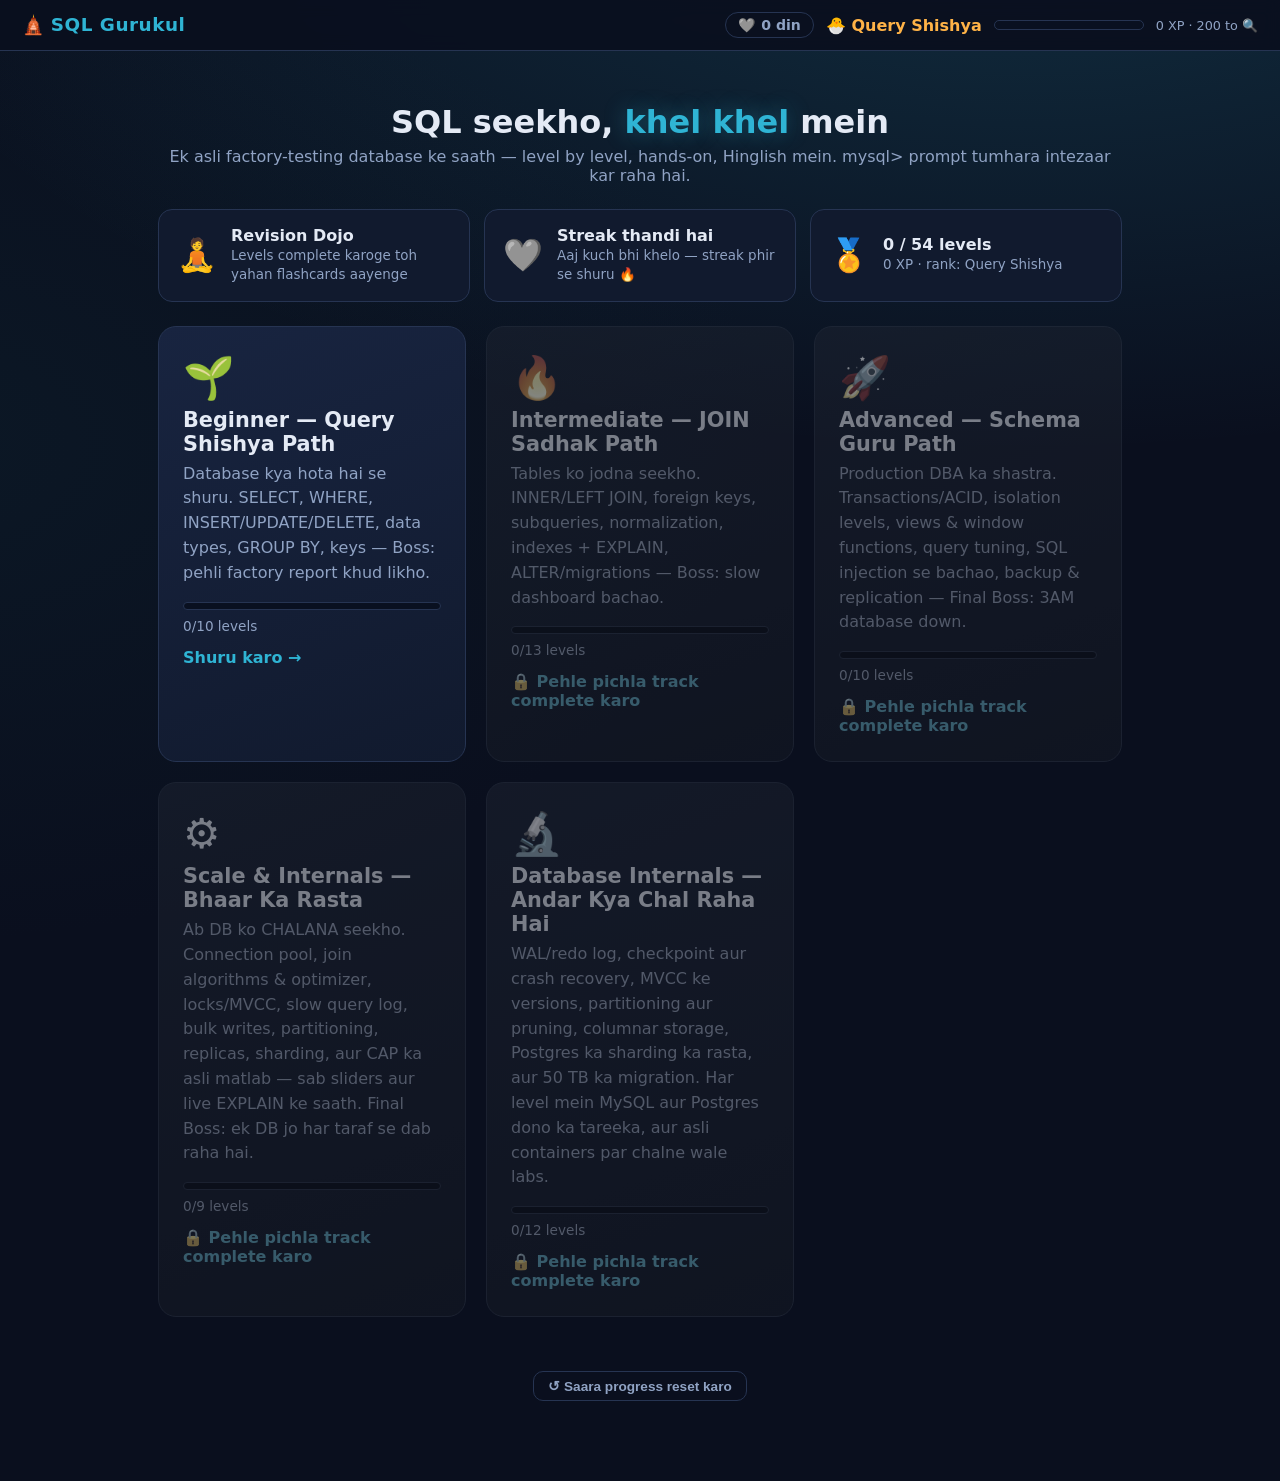
==== index.html @ 957a944e "Upload: sql-gurukul" ====
<!DOCTYPE html>
<html lang="en">
<head>
  <meta charset="utf-8">
  <meta name="viewport" content="width=device-width, initial-scale=1">
  <title>SQL Gurukul — SQL seekho, khel khel mein</title>
  <link rel="icon" href="data:image/svg+xml,<svg xmlns='http://www.w3.org/2000/svg' viewBox='0 0 100 100'><text y='80' font-size='80'>🛕</text></svg>">
  <link rel="stylesheet" href="style.css">
</head>
<body>
  <header id="topbar"></header>
  <main id="app"></main>
  <!-- Engine (load order CRITICAL — games.js MUST come before sqlcli.js & app.js) -->
  <script src="core.js"></script>
  <script src="data-core.js"></script>
  <script src="visuals.js"></script>
  <script src="games.js"></script>
  <script src="labs.js"></script>
  <script src="sqlcli.js"></script>
  <script src="dockerlab.js"></script>
  <!-- Content (har track apni file mein — nayi cheez seekhi? bas data file mein level add karo) -->
  <script src="data-beginner.js"></script>
  <script src="data-intermediate.js"></script>
  <script src="data-advanced.js"></script>
  <script src="data-scale.js"></script>
  <script src="data-int-wal.js"></script>
  <script src="data-int-mvcc.js"></script>
  <script src="data-int-partitioning.js"></script>
  <script src="data-int-columnar.js"></script>
  <script src="data-int-sharding.js"></script>
  <script src="data-int-migration.js"></script>
  <script src="data-int-ops.js"></script>
  <script src="data-int-trees.js"></script>
  <script src="data-int-advisory.js"></script>
  <!-- Screens (last — boot happens here) -->
  <script src="app.js"></script>
</body>
</html>
---- style.css ----
/* ============ SQL Gurukul — theme (MySQL teal #2fb4d4 + amber) ============ */
:root {
  --bg: #0a0f1e;
  --panel: #111a2e;
  --panel2: #182440;
  --border: #263452;
  --text: #e4eaf5;
  --muted: #90a3c4;
  --accent: #2fb4d4;       /* MySQL teal */
  --accent2: #00758f;
  --sql-navy: #0e2a35;     /* deep sea navy */
  --good: #34d399;
  --bad: #f87171;
  --gold: #ffb347;
  --radius: 14px;
}

* { box-sizing: border-box; }
html, body { margin: 0; padding: 0; }
body {
  background:
    radial-gradient(1200px 600px at 80% -10%, #2fb4d433, transparent),
    radial-gradient(900px 500px at -10% 30%, #0e2a3555, transparent),
    var(--bg);
  color: var(--text);
  font-family: 'Segoe UI', system-ui, -apple-system, sans-serif;
  min-height: 100vh;
}

code, pre { font-family: 'Cascadia Code', 'Fira Code', Consolas, monospace; }
code { background: #0d1526; padding: 1px 6px; border-radius: 6px; color: var(--accent); font-size: .92em; }
pre {
  background: #091020;
  border: 1px solid var(--border);
  border-radius: 10px;
  padding: 12px 14px;
  overflow-x: auto;
  font-size: .85rem;
  line-height: 1.5;
  color: #a8e6cf;
}

/* ---------- topbar ---------- */
#topbar {
  position: sticky; top: 0; z-index: 10;
  display: flex; align-items: center; justify-content: space-between;
  gap: 16px; flex-wrap: wrap;
  padding: 12px 22px;
  background: #0a0f1eee;
  backdrop-filter: blur(8px);
  border-bottom: 1px solid var(--border);
}
.brand { font-size: 1.15rem; cursor: pointer; user-select: none; }
.brand b { letter-spacing: .5px; color: var(--accent); }
.rankbox { display: flex; align-items: center; gap: 12px; flex-wrap: wrap; }
.rank { font-weight: 600; color: var(--gold); white-space: nowrap; }
.xpbar {
  width: 150px; height: 10px; border-radius: 6px;
  background: #091020; border: 1px solid var(--border); overflow: hidden;
}
.xpfill {
  height: 100%; border-radius: 6px;
  background: linear-gradient(90deg, var(--accent), var(--good));
  transition: width .5s ease;
}
.xptext { font-size: .8rem; color: var(--muted); white-space: nowrap; }
.streakbox {
  font-weight: 700; color: var(--gold); white-space: nowrap;
  background: #ffb34712; border: 1px solid #ffb34744;
  border-radius: 20px; padding: 4px 12px; font-size: .88rem;
}
.streakbox.cold { color: var(--muted); background: transparent; border-color: var(--border); }

.xp-float {
  position: absolute; right: 30px; top: 46px;
  color: var(--good); font-weight: 700; font-size: 1rem;
  animation: floatUp 1.2s ease forwards; pointer-events: none;
}
@keyframes floatUp { from { opacity: 1; transform: translateY(0); } to { opacity: 0; transform: translateY(-28px); } }

/* ---------- layout ---------- */
#app { max-width: 1000px; margin: 0 auto; padding: 24px 18px 80px; }

.hero { text-align: center; margin: 28px 0 8px; }
.hero h1 { font-size: 2rem; margin: 0 0 6px; }
.hero p { color: var(--muted); margin: 0; }
.glow { color: var(--accent); text-shadow: 0 0 22px #2fb4d466; }

/* ---------- home: dojo + streak strip ---------- */
.homestrip {
  display: grid; gap: 14px; margin-top: 24px;
  grid-template-columns: repeat(auto-fit, minmax(230px, 1fr));
}
.stripcard {
  background: var(--panel);
  border: 1px solid var(--border);
  border-radius: var(--radius);
  padding: 16px 18px;
  display: flex; align-items: center; gap: 14px;
}
.stripcard.clickable { cursor: pointer; transition: transform .15s, border-color .15s; }
.stripcard.clickable:hover { transform: translateY(-3px); border-color: var(--accent); }
.stripcard.due { border-color: #ffb34766; box-shadow: 0 0 20px #ffb34714; }
.strip-icon { font-size: 2rem; }
.strip-title { font-weight: 700; }
.strip-sub { color: var(--muted); font-size: .84rem; margin-top: 2px; line-height: 1.4; }

/* ---------- track selector ---------- */
.trackmap {
  display: grid; gap: 20px; margin-top: 24px;
  grid-template-columns: repeat(auto-fit, minmax(300px, 1fr));
}
.trackcard {
  background: linear-gradient(160deg, var(--panel2), var(--panel));
  border: 1px solid var(--border);
  border-radius: 18px;
  padding: 26px 24px;
  cursor: pointer;
  transition: transform .15s, border-color .15s, box-shadow .15s;
}
.trackcard:hover { transform: translateY(-4px); border-color: var(--accent); box-shadow: 0 12px 32px #2fb4d422; }
.trackcard.done { border-color: #34d39966; }
.trackcard.locked { opacity: .5; filter: grayscale(.5); cursor: not-allowed; }
.tk-icon { font-size: 2.6rem; }
.tk-name { font-size: 1.3rem; font-weight: 700; margin: 6px 0; }
.tk-blurb { color: var(--muted); line-height: 1.55; min-height: 66px; }
.tk-bar {
  height: 8px; border-radius: 6px; background: #091020;
  border: 1px solid var(--border); overflow: hidden; margin: 16px 0 8px;
}
.tk-fill { height: 100%; background: linear-gradient(90deg, var(--accent), var(--good)); transition: width .5s; }
.tk-prog { font-size: .85rem; color: var(--muted); }
.tk-go { margin-top: 14px; color: var(--accent); font-weight: 700; }

/* ---------- track header ---------- */
.track-head { display: flex; align-items: center; gap: 16px; margin-top: 22px; flex-wrap: wrap; }
.track-title { margin: 0; }

/* ---------- level map ---------- */
.levelmap {
  display: grid; gap: 16px; margin-top: 28px;
  grid-template-columns: repeat(auto-fill, minmax(280px, 1fr));
}
.levelcard {
  background: var(--panel);
  border: 1px solid var(--border);
  border-radius: var(--radius);
  padding: 18px;
  cursor: pointer;
  transition: transform .15s, border-color .15s, box-shadow .15s;
  position: relative;
}
.levelcard:hover:not(.locked) { transform: translateY(-3px); border-color: var(--accent); box-shadow: 0 8px 24px #2fb4d422; }
.levelcard.locked { opacity: .45; cursor: not-allowed; filter: grayscale(.6); }
.levelcard.done { border-color: #34d39966; }
.lv-num { font-size: .72rem; letter-spacing: 2px; color: var(--muted); }
.lv-icon { font-size: 2rem; margin: 6px 0; }
.lv-title { font-weight: 600; margin-bottom: 8px; line-height: 1.35; }
.lv-stars { color: var(--gold); font-size: .95rem; }
.lv-badge {
  margin-top: 8px; font-size: .78rem; color: var(--good);
  background: #34d39915; border: 1px solid #34d39940;
  display: inline-block; padding: 2px 10px; border-radius: 20px;
}

.certbtn-wrap { text-align: center; margin-top: 26px; }
.home-foot { text-align: center; margin-top: 40px; }

/* ---------- panels ---------- */
.panel {
  background: var(--panel);
  border: 1px solid var(--border);
  border-radius: var(--radius);
  padding: 26px;
  margin-top: 20px;
}
.crumb { font-size: .78rem; letter-spacing: 1.5px; text-transform: uppercase; color: var(--muted); margin-bottom: 8px; }
.level-h, .stage-h { margin: 0 0 14px; }
.instructions { color: var(--muted); line-height: 1.5; }

.lesson-card {
  background: var(--panel2);
  border: 1px solid var(--border);
  border-radius: 12px;
  padding: 16px 20px;
  margin: 14px 0;
  line-height: 1.6;
}
.lesson-card h3 { margin-top: 4px; color: var(--accent); }
.lesson-card table { border-collapse: collapse; width: 100%; margin: 10px 0; font-size: .9rem; }
.lesson-card th, .lesson-card td { border: 1px solid var(--border); padding: 7px 10px; text-align: left; }
.lesson-card th { background: #0d1526; color: var(--accent); }
.replay-note { color: var(--gold); }
.bonus-note {
  color: var(--gold);
  background: #ffb34710; border: 1px solid #ffb34740;
  border-radius: 10px; padding: 8px 14px; display: inline-block;
}

/* real-incident callout inside lessons */
.war-story {
  background: #f8717108;
  border: 1px solid #f8717138;
  border-left: 4px solid var(--bad);
  border-radius: 10px;
  padding: 12px 16px;
  margin: 12px 0;
  line-height: 1.55;
  font-size: .93rem;
}
.war-story b:first-child, .war-story .ws-tag { color: var(--bad); }

/* ---------- objectives / success criteria ---------- */
.obj-box {
  background: #2fb4d40d;
  border: 1px solid #2fb4d44d;
  border-radius: 12px;
  padding: 14px 18px;
  margin: 14px 0;
}
.obj-box h4 { margin: 0 0 8px; color: var(--accent); letter-spacing: 1px; font-size: .82rem; text-transform: uppercase; }
.obj-box ul { margin: 0; padding-left: 22px; line-height: 1.7; }
.success-list { list-style: none; padding: 0; margin: 14px auto; max-width: 560px; text-align: left; }
.success-list li {
  padding: 8px 12px; margin: 6px 0; border-radius: 10px;
  background: #34d3990d; border: 1px solid #34d39938; line-height: 1.5;
}
.success-list li::before { content: '✅ '; }

/* ---------- bonus round ---------- */
.bonus-panel { border-color: #ffb34766; box-shadow: 0 0 0 1px #ffb34722, 0 8px 30px #ffb34710; }
.bonus-banner {
  display: inline-block;
  background: linear-gradient(135deg, #d97706, #ffb347);
  color: #1a1206; font-weight: 800; letter-spacing: 1.5px;
  padding: 6px 16px; border-radius: 20px; font-size: .82rem;
  margin-bottom: 10px;
  box-shadow: 0 4px 14px #ffb34733;
  animation: shimmer 2.4s ease-in-out infinite;
}
@keyframes shimmer { 0%,100% { filter: brightness(1); } 50% { filter: brightness(1.18); } }

/* ---------- interview round ---------- */
.iv-panel { border-color: #2fb4d455; box-shadow: 0 0 0 1px #2fb4d422, 0 8px 30px #2fb4d412; }
.iv-banner {
  display: inline-block;
  background: linear-gradient(135deg, #00758f, #2fb4d4);
  color: #1a1206; font-weight: 800; letter-spacing: 1.5px;
  padding: 6px 16px; border-radius: 20px; font-size: .82rem;
  margin-bottom: 10px;
  box-shadow: 0 4px 14px #2fb4d444;
}
.iv-bubble {
  display: flex; gap: 12px; align-items: flex-start; margin: 14px 0;
}
.iv-avatar { font-size: 2.2rem; flex: 0 0 auto; }
.iv-q {
  background: var(--panel2);
  border: 1px solid #2fb4d444;
  border-radius: 4px 16px 16px 16px;
  padding: 12px 16px;
  line-height: 1.55;
  font-size: 1.02rem;
}
.iv-q b, .iv-q code { color: var(--accent); }

/* ---------- buttons ---------- */
.btn {
  background: linear-gradient(135deg, #00758f, #2fb4d4);
  color: #1a1206; border: 0; border-radius: 10px;
  padding: 10px 22px; font-size: 1rem; font-weight: 700;
  cursor: pointer; transition: transform .12s, filter .12s;
  margin-top: 14px;
}
.btn:hover { transform: translateY(-2px); filter: brightness(1.15); }
.btn.big { padding: 13px 30px; font-size: 1.08rem; }
.btn.small { padding: 6px 14px; font-size: .85rem; }
.btn.ghost { background: transparent; border: 1px solid var(--border); color: var(--muted); }
.btn.ghost:hover { border-color: var(--accent); color: var(--text); }
.btn.gold { background: linear-gradient(135deg, #d97706, #ffb347); color: #1a1206; }
.btn.good { background: linear-gradient(135deg, #059669, #34d399); color: #fff; }
.btn.danger { background: linear-gradient(135deg, #b91c1c, #f87171); color: #fff; }
.btnrow { display: flex; gap: 12px; flex-wrap: wrap; margin-top: 10px; }
.btnrow.center { justify-content: center; }

/* ---------- arena common ---------- */
.arena { margin-top: 18px; }
.feedback {
  min-height: 28px; margin: 14px 0; padding: 10px 14px;
  border-radius: 10px; font-size: .95rem; line-height: 1.45;
}
.feedback:empty { padding: 0; }
.feedback.good { background: #34d39912; border: 1px solid #34d39950; color: #b9f3dd; }
.feedback.bad { background: #f8717112; border: 1px solid #f8717150; color: #ffd2d2; }

.shake { animation: shake .35s; }
@keyframes shake {
  0%,100% { transform: translateX(0); }
  20% { transform: translateX(-7px); } 40% { transform: translateX(7px); }
  60% { transform: translateX(-5px); } 80% { transform: translateX(5px); }
}
.pop { animation: pop .3s ease; }
@keyframes pop { from { transform: scale(.92); opacity: 0; } to { transform: scale(1); opacity: 1; } }
.flash-good { box-shadow: 0 0 0 2px var(--good) !important; }

/* ---------- chips & pool ---------- */
.pool { display: flex; flex-wrap: wrap; gap: 10px; margin-top: 10px; }
.pool-label { color: var(--muted); margin: 16px 0 0; }
.chip {
  background: var(--panel2);
  border: 1px solid #3c507e;
  border-radius: 10px;
  padding: 9px 16px;
  cursor: grab;
  font-family: 'Cascadia Code', Consolas, monospace;
  font-size: .92rem;
  user-select: none;
  transition: border-color .12s, transform .12s;
}
.chip:hover { border-color: var(--accent); transform: translateY(-2px); }
.chip.selected { border-color: var(--accent); box-shadow: 0 0 0 2px #2fb4d455; }
.chip.placed { cursor: default; border-color: #34d39960; background: #34d39912; transform: none; font-size: .8rem; padding: 5px 10px; }
.chip.wide { flex: 1 1 100%; cursor: pointer; line-height: 1.4; }

/* ---------- bins ---------- */
.bins-row { display: grid; gap: 12px; grid-template-columns: repeat(auto-fit, minmax(180px, 1fr)); }
.bin {
  background: #0d1526;
  border: 2px dashed var(--border);
  border-radius: 12px;
  min-height: 110px;
  padding: 10px;
  transition: border-color .15s, background .15s;
  cursor: pointer;
}
.bin.over { border-color: var(--accent); background: #2fb4d40d; }
.bin-label { font-weight: 600; font-size: .9rem; margin-bottom: 8px; }
.bin-items { display: flex; flex-wrap: wrap; gap: 6px; }

/* ---------- fill (Terraform / JSON / command completion) ---------- */
.fill-template {
  background: #091020;
  border: 1px solid var(--border);
  border-radius: 10px;
  padding: 16px 18px;
  font-family: 'Cascadia Code', 'Fira Code', Consolas, monospace;
  font-size: .9rem;
  line-height: 2.1;
  white-space: pre-wrap;
  color: #a8e6cf;
  overflow-x: auto;
}
.blank {
  display: inline-block;
  min-width: 56px;
  padding: 2px 12px;
  margin: 0 2px;
  text-align: center;
  color: var(--muted);
  background: #111a2e;
  border: 1px dashed var(--accent);
  border-radius: 6px;
  cursor: pointer;
  vertical-align: baseline;
  transition: background .12s, border-color .12s;
}
.blank:hover:not(.filled) { background: #2fb4d418; }
.blank.over { background: #2fb4d42e; border-style: solid; }
.blank.filled { color: var(--text); background: #34d39914; border: 1px solid #34d39966; cursor: default; }

/* ---------- order ---------- */
.slots { display: flex; flex-direction: column; gap: 8px; }
.slot {
  display: flex; gap: 12px; align-items: center;
  background: #0d1526;
  border: 2px dashed var(--border);
  border-radius: 10px;
  padding: 10px 14px;
  min-height: 46px;
  color: var(--muted);
  transition: border-color .15s;
}
.slot.active { border-color: var(--accent); color: var(--text); box-shadow: 0 0 14px #2fb4d422; }
.slot.over { background: #2fb4d40d; }
.slot.filled { border-style: solid; border-color: #34d39955; color: var(--text); }
.slot-num {
  flex: 0 0 28px; height: 28px; border-radius: 50%;
  background: var(--panel2); border: 1px solid var(--border);
  display: flex; align-items: center; justify-content: center;
  font-weight: 700; font-size: .85rem;
}
.slot.filled .slot-num { background: #34d39922; border-color: #34d39966; color: var(--good); }
.slot-text { line-height: 1.4; }
.slot-text small { display: block; color: var(--muted); margin-top: 3px; }

/* ---------- match ---------- */
.match-grid { display: grid; grid-template-columns: 1fr 1.6fr; gap: 12px; }
.match-col { display: flex; flex-direction: column; gap: 10px; }
.mcard {
  background: var(--panel2);
  border: 1px solid #3c507e;
  border-radius: 10px;
  padding: 12px 14px;
  cursor: pointer;
  line-height: 1.4;
  font-size: .93rem;
  transition: border-color .12s, transform .12s;
  user-select: none;
}
.mcard.left { font-weight: 700; display: flex; align-items: center; }
.mcard:hover:not(.done) { border-color: var(--accent); transform: translateY(-1px); }
.mcard.selected { border-color: var(--accent); box-shadow: 0 0 0 2px #2fb4d455; }
.mcard.done { border-color: #34d39960; background: #34d39910; cursor: default; opacity: .85; }
@media (max-width: 640px) { .match-grid { grid-template-columns: 1fr; } }

/* ---------- quiz ---------- */
.quiz-progress { font-size: .8rem; color: var(--muted); letter-spacing: 1px; margin-bottom: 10px; }
.context { white-space: pre-wrap; }
.question { font-size: 1.12rem; font-weight: 600; line-height: 1.5; margin: 14px 0; }
.choices { display: flex; flex-direction: column; gap: 10px; }
.choice {
  text-align: left;
  background: var(--panel2);
  border: 1px solid #3c507e;
  color: var(--text);
  border-radius: 10px;
  padding: 12px 16px;
  font-size: .97rem;
  cursor: pointer;
  line-height: 1.45;
  transition: border-color .12s, transform .12s;
}
.choice:hover:not(:disabled) { border-color: var(--accent); transform: translateX(4px); }
.choice.correct { border-color: var(--good); background: #34d39918; }
.choice.wrong { border-color: var(--bad); background: #f8717115; opacity: .7; }
.choice:disabled { cursor: default; }

/* ---------- hotspot (click-the-diagram) ---------- */
.hotspot-wrap .diagram { cursor: default; }
.hs-target [data-hs] { cursor: pointer; transition: transform .12s, box-shadow .12s; }
.hs-target [data-hs]:hover { transform: translateY(-2px); box-shadow: 0 0 0 2px #2fb4d488; }
.hs-target [data-hs].hs-good { box-shadow: 0 0 0 3px var(--good) !important; }
.hs-target [data-hs].hs-bad { box-shadow: 0 0 0 3px var(--bad) !important; }

/* ---------- incident (3AM pager decision tree) ---------- */
.pager {
  background: #1a0f10;
  border: 1px solid #f8717150;
  border-radius: 12px;
  padding: 14px 18px;
  margin-bottom: 14px;
  font-family: 'Cascadia Code', Consolas, monospace;
  font-size: .88rem;
  line-height: 1.6;
  color: #ffd2d2;
  box-shadow: 0 0 24px #f8717115;
}
.pager .pager-head { color: var(--bad); font-weight: 800; letter-spacing: 1px; animation: blink 1.4s step-end infinite; }
@keyframes blink { 50% { opacity: .45; } }
.inc-sitrep {
  background: #091020; border: 1px solid var(--border); border-radius: 10px;
  padding: 12px 14px; margin: 12px 0; font-family: 'Cascadia Code', Consolas, monospace;
  font-size: .84rem; white-space: pre-wrap; color: #a8e6cf; overflow-x: auto;
}
.inc-node { margin-top: 10px; }
.inc-text { font-size: 1.05rem; font-weight: 600; line-height: 1.5; margin: 12px 0; }
.inc-log {
  color: var(--muted); font-size: .86rem; border-left: 3px solid var(--border);
  padding: 4px 12px; margin: 10px 0; line-height: 1.6;
}
.inc-log .ok { color: var(--good); }

/* ---------- terminal (mysql simulator) ---------- */
.term-goal {
  background: #2fb4d40d;
  border: 1px solid #2fb4d44d;
  border-radius: 12px;
  padding: 12px 16px;
  margin-bottom: 12px;
  line-height: 1.5;
}
.term-goal h4 { margin: 0 0 6px; color: var(--accent); font-size: .82rem; letter-spacing: 1px; text-transform: uppercase; }
.term-tasks { list-style: none; margin: 8px 0 0; padding: 0; font-size: .9rem; }
.term-tasks li { padding: 3px 0; color: var(--muted); }
.term-tasks li::before { content: '⬜ '; }
.term-tasks li.done { color: var(--good); }
.term-tasks li.done::before { content: '✅ '; }
.terminal {
  background: #05080f;
  border: 1px solid #263452;
  border-radius: 12px;
  overflow: hidden;
  box-shadow: 0 8px 30px #00000066;
}
.term-bar {
  display: flex; align-items: center; gap: 8px;
  background: #101828; padding: 8px 14px;
  border-bottom: 1px solid var(--border);
  font-size: .8rem; color: var(--muted);
}
.term-bar .dot { width: 11px; height: 11px; border-radius: 50%; }
.term-out {
  padding: 12px 14px;
  height: 320px;
  overflow-y: auto;
  font-family: 'Cascadia Code', 'Fira Code', Consolas, monospace;
  font-size: .84rem;
  line-height: 1.55;
  white-space: pre-wrap;
  word-break: break-word;
}
.term-out .t-cmd { color: #e4eaf5; font-weight: 600; }
.term-out .t-cmd::before { content: '$ '; color: var(--good); }
.term-out .t-ok { color: #a8e6cf; }
.term-out .t-err { color: #ffb0b0; }
.term-out .t-hint { color: var(--gold); }
.term-out .t-sys { color: var(--muted); font-style: italic; }
.term-in {
  display: flex; align-items: center; gap: 8px;
  border-top: 1px solid var(--border);
  padding: 8px 14px;
  background: #070c16;
}
.term-in .ps1 { color: var(--good); font-family: 'Cascadia Code', Consolas, monospace; font-weight: 700; }
.term-in input {
  flex: 1; background: transparent; border: 0; outline: 0;
  color: var(--text); font-family: 'Cascadia Code', 'Fira Code', Consolas, monospace;
  font-size: .9rem;
}
.term-btns { display: flex; gap: 8px; margin-top: 10px; flex-wrap: wrap; }

/* ---------- homework ---------- */
.homework {
  background: #34d3990a;
  border: 1px dashed #34d39955;
  border-radius: 12px;
  padding: 14px 18px;
  margin: 16px 0;
  line-height: 1.6;
}
.homework h4 { margin: 0 0 8px; color: var(--good); }
.homework pre { margin: 8px 0; }

/* ---------- Revision Dojo ---------- */
.dojo-head { text-align: center; margin: 10px 0 4px; }
.dojo-count { color: var(--muted); }
.flashcard {
  max-width: 620px; margin: 20px auto;
  perspective: 1000px; min-height: 240px;
}
.fc-inner {
  background: linear-gradient(160deg, var(--panel2), var(--panel));
  border: 1px solid #2fb4d444;
  border-radius: 18px;
  padding: 30px 26px;
  min-height: 240px;
  display: flex; flex-direction: column; justify-content: center; gap: 14px;
  text-align: center;
  box-shadow: 0 12px 40px #00000044;
}
.fc-tag { font-size: .72rem; letter-spacing: 2px; text-transform: uppercase; color: var(--muted); }
.fc-front { font-size: 1.15rem; font-weight: 600; line-height: 1.55; }
.fc-back {
  border-top: 1px dashed var(--border); padding-top: 14px;
  line-height: 1.6; color: #cfe3d8; text-align: left;
}
.fc-back code { color: var(--accent); }
.dojo-done { text-align: center; padding: 30px 0; }
.dojo-done .big { font-size: 3rem; }

/* ---------- pop quiz ---------- */
.popquiz-banner {
  display: inline-block;
  background: linear-gradient(135deg, #7c3aed, #a78bfa);
  color: #fff; font-weight: 800; letter-spacing: 1.5px;
  padding: 6px 16px; border-radius: 20px; font-size: .82rem;
  margin-bottom: 10px;
  box-shadow: 0 4px 14px #7c3aed44;
}

/* ---------- summaries / completion ---------- */
.stage-summary {
  margin-top: 22px; text-align: center;
  background: var(--panel2);
  border: 1px solid var(--border);
  border-radius: 12px; padding: 22px;
}
.sum-emoji { font-size: 2.4rem; }
.sum-title { font-size: 1.2rem; font-weight: 700; margin: 6px 0; }
.sum-detail { color: var(--muted); }

.panel.complete { text-align: center; }
.confetti { font-size: 3rem; animation: bounce 1s infinite alternate; }
@keyframes bounce { from { transform: translateY(0); } to { transform: translateY(-10px); } }
.big-stars { font-size: 2.4rem; color: var(--gold); letter-spacing: 8px; margin: 8px 0; }
.earned-badge { font-size: 1.05rem; margin: 10px 0; color: var(--good); }

/* ---------- certificate ---------- */
.panel.cert { text-align: center; }
.cert-inner {
  border: 2px solid var(--gold);
  border-radius: 16px;
  padding: 36px 22px;
  background:
    radial-gradient(600px 300px at 50% -20%, #ffb34715, transparent),
    #0d1526;
}
.cert-crown { font-size: 3.4rem; }
.cert-inner h1 { letter-spacing: 8px; color: var(--gold); margin: 8px 0 2px; }
.cert-sub { color: var(--muted); letter-spacing: 2px; text-transform: uppercase; font-size: .8rem; }
.cert-stars { color: var(--gold); margin: 12px 0; }
.cert-stars span { color: var(--muted); font-size: .85rem; }
.cert-badges { font-size: 1.7rem; letter-spacing: 10px; margin: 10px 0; }
.cert-formula { color: var(--accent); font-weight: 600; }
.cert-motto { color: var(--muted); font-style: italic; }

/* =====================================================================
   DIAGRAMS — visual concept illustrations (HTML/CSS/SVG)
   ===================================================================== */
.diagram {
  background:
    radial-gradient(500px 240px at 30% -30%, #2fb4d410, transparent),
    linear-gradient(160deg, #0d1526, #101d36);
  border: 1px solid var(--border);
  border-radius: 14px;
  padding: 18px 18px 14px;
  margin: 16px 0;
  overflow: hidden;
}
.diagram.hero { border-color: #2fb4d444; box-shadow: 0 8px 30px #2fb4d414; }
.dg-title {
  font-size: .74rem; letter-spacing: 2px; text-transform: uppercase;
  color: var(--accent); margin-bottom: 14px; font-weight: 700;
}
.dg-cap { margin-top: 12px; font-size: .82rem; color: var(--muted); line-height: 1.5; text-align: center; }
.dg-cap b { color: var(--text); }

/* layout helpers */
.dg-flow { display: flex; align-items: center; justify-content: center; gap: 10px; flex-wrap: wrap; }
.dg-col { display: flex; flex-direction: column; align-items: center; gap: 10px; }
.dg-split { display: flex; gap: 16px; flex-wrap: wrap; justify-content: center; }
.dg-split > * { flex: 1 1 200px; }
.dg-stack { display: flex; flex-direction: column; gap: 8px; }

/* group box (e.g. region boundary, VPC boundary, AZ) */
.dg-box {
  border: 1.5px dashed #3c507e;
  border-radius: 14px;
  padding: 12px;
  position: relative;
  margin-top: 10px;
}
.dg-box > .bx-label {
  position: absolute; top: -10px; left: 14px;
  background: var(--panel); padding: 0 8px;
  font-size: .7rem; font-weight: 800; letter-spacing: 1.5px;
  color: var(--muted); text-transform: uppercase;
}
.dg-box.is-accent { border-color: #2fb4d477; } .dg-box.is-accent > .bx-label { color: var(--accent); }
.dg-box.is-good { border-color: #34d39977; } .dg-box.is-good > .bx-label { color: var(--good); }
.dg-box.is-gold { border-color: #ffb34777; } .dg-box.is-gold > .bx-label { color: var(--gold); }
.dg-box.is-bad { border-color: #f8717177; } .dg-box.is-bad > .bx-label { color: var(--bad); }

/* nodes */
.dg-node {
  position: relative;
  background: #182440;
  border: 1.5px solid var(--border);
  border-radius: 12px;
  padding: 10px 12px;
  min-width: 92px;
  text-align: center;
  line-height: 1.25;
}
.dg-node .ni { font-size: 1.5rem; display: block; }
.dg-node .nl { font-weight: 700; font-size: .82rem; display: block; margin-top: 2px; }
.dg-node .ns { font-size: .68rem; color: var(--muted); display: block; font-family: 'Cascadia Code', monospace; }
.dg-node.is-good   { border-color: #34d39988; background: #34d3990f; }
.dg-node.is-bad    { border-color: #f8717188; background: #f871710f; }
.dg-node.is-accent { border-color: #2fb4d488; background: #2fb4d40f; }
.dg-node.is-gold   { border-color: #ffb34788; background: #ffb3470f; }
.dg-node.is-muted  { border-color: var(--border); opacity: .75; }
.dg-node.pulse { animation: dgpulse 2s ease-in-out infinite; }

/* pills / chips */
.dg-pill {
  display: inline-block; padding: 3px 10px; border-radius: 20px;
  font-size: .68rem; font-weight: 700; white-space: nowrap;
  border: 1px solid var(--border); background: #0d1526; color: var(--muted);
}
.dg-pill.good { color: var(--good); border-color: #34d39966; background: #34d39912; }
.dg-pill.bad  { color: var(--bad);  border-color: #f8717166; background: #f8717112; }
.dg-pill.acc  { color: var(--accent); border-color: #2fb4d466; background: #2fb4d412; }
.dg-pill.gold { color: var(--gold); border-color: #ffb34766; background: #ffb34712; }

/* arrows */
.dg-arrow {
  position: relative; flex: 0 0 46px; height: 3px; align-self: center;
  background: var(--accent); border-radius: 2px;
}
.dg-arrow::after {
  content: ''; position: absolute; right: -2px; top: -4px;
  border-left: 9px solid var(--accent);
  border-top: 5.5px solid transparent; border-bottom: 5.5px solid transparent;
}
.dg-arrow.flow {
  background-color: transparent;
  background-image: repeating-linear-gradient(90deg, var(--accent) 0 7px, transparent 7px 14px);
  background-size: 14px 3px; background-repeat: repeat-x;
  animation: dgdash .55s linear infinite;
}
.dg-arrow.good { background-color: var(--good); }
.dg-arrow.good::after { border-left-color: var(--good); }
.dg-arrow.good.flow { background-color: transparent; background-image: repeating-linear-gradient(90deg, var(--good) 0 7px, transparent 7px 14px); }
.dg-arrow.bad  { background-color: var(--bad); }
.dg-arrow.bad::after { border-left-color: var(--bad); }
.dg-arrow.bad.flow { background-color: transparent; background-image: repeating-linear-gradient(90deg, var(--bad) 0 7px, transparent 7px 14px); }
.dg-arrow.gold { background-color: var(--gold); }
.dg-arrow.gold::after { border-left-color: var(--gold); }
.dg-arrow.gold.flow { background-color: transparent; background-image: repeating-linear-gradient(90deg, var(--gold) 0 7px, transparent 7px 14px); }
.dg-arrow.muted { background-color: var(--muted); opacity: .5; }
.dg-arrow.muted::after { border-left-color: var(--muted); }
.dg-arrow.two::before {
  content: ''; position: absolute; left: -2px; top: -4px;
  border-right: 9px solid currentColor;
  border-top: 5.5px solid transparent; border-bottom: 5.5px solid transparent;
}
.dg-arrow.two { color: var(--accent); }
.dg-arrow.two.good { color: var(--good); }

/* vertical arrow */
.dg-down { width: 3px; height: 34px; background: var(--accent); position: relative; margin: 2px auto; border-radius: 2px; }
.dg-down::after {
  content: ''; position: absolute; bottom: -2px; left: -4px;
  border-top: 9px solid var(--accent);
  border-left: 5.5px solid transparent; border-right: 5.5px solid transparent;
}
.dg-down.flow {
  background-color: transparent;
  background-image: repeating-linear-gradient(180deg, var(--accent) 0 7px, transparent 7px 14px);
  background-size: 3px 14px; animation: dgdashv .55s linear infinite;
}
.dg-down.good { background-color: var(--good); }
.dg-down.good::after { border-top-color: var(--good); }

/* labelled connector (pill sitting on an arrow) */
.dg-link { display: flex; flex-direction: column; align-items: center; gap: 3px; flex: 0 0 auto; }
.dg-link .dg-arrow { flex-basis: 60px; }

/* legend */
.dg-legend { display: flex; flex-wrap: wrap; gap: 8px 14px; justify-content: center; margin-top: 12px; }
.dg-legend span { font-size: .72rem; color: var(--muted); display: flex; align-items: center; gap: 6px; }
.dg-dot { width: 11px; height: 11px; border-radius: 3px; display: inline-block; }

/* matrix / grid (policies) */
.dg-grid { display: grid; gap: 8px; justify-content: center; }
.dg-rule { display: flex; align-items: center; gap: 8px; font-size: .76rem; flex-wrap: wrap; justify-content: center; }
.dg-rule .tag { font-family: 'Cascadia Code', monospace; }

/* ladder (boss levels) */
.dg-ladder { display: flex; flex-direction: column; gap: 8px; }
.dg-rung {
  display: flex; align-items: center; gap: 12px;
  background: #182440; border: 1px solid var(--border);
  border-left: 4px solid var(--accent); border-radius: 8px; padding: 9px 12px;
}
.dg-rung .lv { font-weight: 800; color: var(--accent); font-size: .72rem; flex: 0 0 30px; }
.dg-rung .cmd { font-family: 'Cascadia Code', monospace; font-size: .8rem; color: #a8e6cf; }
.dg-rung .q { font-size: .72rem; color: var(--muted); margin-left: auto; }
.dg-rung.g { border-left-color: var(--good); } .dg-rung.g .lv { color: var(--good); }
.dg-rung.a { border-left-color: var(--gold); } .dg-rung.a .lv { color: var(--gold); }

/* collapsible diagram on stage screens */
.dg-toggle {
  background: #111a2e; border: 1px solid var(--border); color: var(--accent);
  border-radius: 10px; padding: 8px 14px; font-size: .85rem; font-weight: 600;
  cursor: pointer; margin: 4px 0 2px;
}
.dg-toggle:hover { border-color: var(--accent); }

/* animations */
@keyframes dgdash  { to { background-position: 14px 0; } }
@keyframes dgdashv { to { background-position: 0 14px; } }
@keyframes dgpulse { 0%,100% { box-shadow: 0 0 0 0 #2fb4d400; } 50% { box-shadow: 0 0 0 4px #2fb4d422; } }
@keyframes dgfloat { 0%,100% { transform: translateY(0); } 50% { transform: translateY(-4px); } }
.dg-float { animation: dgfloat 2.4s ease-in-out infinite; }

@media (max-width: 560px) {
  .dg-arrow, .dg-link .dg-arrow { flex-basis: 30px; }
  .dg-node { min-width: 78px; padding: 8px 9px; }
  .term-out { height: 260px; }
}

/* =====================================================================
   INTERACTIVE LABS — slider · splitter · indexlab · flow
   ===================================================================== */
.lab-scenario {
  background: var(--panel2); border: 1px solid var(--border); border-left: 4px solid var(--accent);
  border-radius: var(--radius); padding: 14px 16px; margin-bottom: 14px; line-height: 1.6;
}
.lab-scenario code { background: rgba(47,180,212,.12); padding: 1px 5px; border-radius: 4px; }
.lab-goal {
  background: rgba(255,179,71,.09); border: 1px solid rgba(255,179,71,.35);
  border-radius: var(--radius); padding: 11px 14px; margin-bottom: 16px; line-height: 1.55;
}
.lab-goal-tag {
  display: inline-block; background: var(--gold); color: #1a1206; font-weight: 800;
  font-size: .7rem; letter-spacing: .06em; padding: 2px 8px; border-radius: 6px; margin-right: 8px;
}

/* ---- sliders ---- */
.lab-knobs { display: grid; gap: 14px; margin-bottom: 18px; }
.lab-knob { background: var(--panel); border: 1px solid var(--border); border-radius: var(--radius); padding: 12px 14px; }
.lk-top { display: flex; justify-content: space-between; align-items: baseline; margin-bottom: 8px; }
.lk-label { font-weight: 700; }
.lk-val {
  font-family: ui-monospace, monospace; font-size: 1.15rem; font-weight: 800;
  color: var(--accent); background: rgba(47,180,212,.1); padding: 2px 10px; border-radius: 8px;
}
.lk-range { width: 100%; accent-color: var(--accent); height: 26px; cursor: grab; }
.lk-range:active { cursor: grabbing; }
.lk-help { font-size: .82rem; color: var(--muted); margin-top: 6px; }

.lab-readouts { display: grid; grid-template-columns: repeat(auto-fit, minmax(150px, 1fr)); gap: 10px; margin-bottom: 12px; }
.lab-out { background: var(--panel2); border: 1px solid var(--border); border-radius: var(--radius); padding: 11px 13px; }
.lab-out.is-good { border-color: rgba(52,211,153,.55); background: rgba(52,211,153,.07); }
.lab-out.is-bad { border-color: rgba(248,113,113,.55); background: rgba(248,113,113,.07); }
.lo-label { font-size: .76rem; color: var(--muted); text-transform: uppercase; letter-spacing: .05em; }
.lo-val { font-family: ui-monospace, monospace; font-size: 1.35rem; font-weight: 800; margin-top: 3px; }
.lo-sub { font-size: .8rem; color: var(--muted); margin-top: 4px; line-height: 1.4; }

.lab-bar { grid-column: 1 / -1; position: relative; height: 30px; background: var(--panel); border: 1px solid var(--border); border-radius: 8px; overflow: hidden; }
.lb-fill { height: 100%; background: linear-gradient(90deg, var(--accent2), var(--accent)); transition: width .18s ease; }
.lb-fill.is-bad { background: linear-gradient(90deg, #b91c1c, var(--bad)); }
.lb-cap { position: absolute; inset: 0; display: flex; align-items: center; padding-left: 12px; font-size: .82rem; font-weight: 700; text-shadow: 0 1px 3px rgba(0,0,0,.7); }

.lab-verdict { border-radius: var(--radius); padding: 11px 14px; margin-bottom: 12px; line-height: 1.55; border: 1px solid var(--border); background: var(--panel); }
.lab-verdict.good { border-color: rgba(52,211,153,.5); background: rgba(52,211,153,.08); }
.lab-verdict.bad { border-color: rgba(248,113,113,.5); background: rgba(248,113,113,.08); }
.lab-verdict.warn { border-color: rgba(255,179,71,.5); background: rgba(255,179,71,.08); }

/* ---- splitter ---- */
.sp-source { background: var(--panel); border: 1px solid var(--border); border-radius: var(--radius); padding: 13px 15px; margin-bottom: 14px; }
.sp-title { font-weight: 800; margin-bottom: 10px; }
.sp-sub { font-weight: 400; color: var(--muted); font-size: .88rem; }
.sp-cols, .sp-tcols { display: flex; flex-wrap: wrap; gap: 7px; }
.sp-col {
  background: var(--panel2); border: 1px solid var(--border); border-radius: 8px;
  padding: 6px 11px; font-family: ui-monospace, monospace; font-size: .88rem; cursor: pointer;
  transition: transform .12s, border-color .12s;
}
.sp-col:hover { transform: translateY(-2px); border-color: var(--accent); }
.sp-col.sel { border-color: var(--gold); background: rgba(255,179,71,.14); box-shadow: 0 0 0 2px rgba(255,179,71,.25); }
.sp-col.done { opacity: .25; text-decoration: line-through; }
.sp-col.is-pk { border-color: rgba(255,179,71,.5); }
.sp-col.is-placed { background: rgba(52,211,153,.12); border-color: rgba(52,211,153,.5); cursor: default; }
.sp-targets { display: grid; grid-template-columns: repeat(auto-fit, minmax(190px, 1fr)); gap: 11px; margin-bottom: 14px; }
.sp-target { background: var(--panel); border: 2px dashed var(--border); border-radius: var(--radius); padding: 12px; min-height: 108px; cursor: pointer; transition: border-color .15s; }
.sp-target:hover { border-color: var(--accent); }
.sp-tname { font-weight: 800; margin-bottom: 3px; }
.sp-thint { font-size: .8rem; color: var(--muted); margin-bottom: 9px; }
.sp-checks { display: grid; gap: 7px; margin-bottom: 12px; }
.sp-check { display: flex; gap: 9px; align-items: flex-start; padding: 9px 12px; border-radius: 10px; border: 1px solid var(--border); background: var(--panel); line-height: 1.5; font-size: .92rem; }
.sp-check.is-good { border-color: rgba(52,211,153,.45); background: rgba(52,211,153,.07); }
.sp-check.is-bad { border-color: rgba(248,113,113,.4); background: rgba(248,113,113,.06); }
.sc-icon { flex: 0 0 auto; }

/* ---- indexlab ---- */
.ix-query { background: var(--sql-navy); border: 1px solid var(--border); border-radius: var(--radius); padding: 12px 15px; margin-bottom: 14px; }
.ix-qlabel { font-size: .8rem; color: var(--muted); margin-bottom: 6px; }
.ix-query pre { margin: 0; font-family: ui-monospace, monospace; font-size: .9rem; white-space: pre-wrap; line-height: 1.55; }
.ix-build, .ix-pool { margin-bottom: 13px; }
.ix-blabel { font-size: .82rem; color: var(--muted); margin-bottom: 7px; }
.ix-chips { display: flex; flex-wrap: wrap; gap: 7px; align-items: center; }
.ix-chip {
  display: inline-flex; align-items: center; gap: 7px; background: rgba(47,180,212,.13);
  border: 1px solid var(--accent); border-radius: 8px; padding: 6px 11px;
  font-family: ui-monospace, monospace; font-size: .88rem;
}
.ix-chip.is-avail { background: var(--panel2); border-color: var(--border); cursor: pointer; }
.ix-chip.is-avail:hover { border-color: var(--accent); transform: translateY(-2px); }
.ix-card { font-size: .72rem; color: var(--muted); }
.ix-x { cursor: pointer; opacity: .65; font-size: .8rem; }
.ix-x:hover { opacity: 1; color: var(--bad); }
.ix-empty { color: var(--muted); font-size: .88rem; font-style: italic; }
.ix-sql { margin-top: 9px; font-family: ui-monospace, monospace; font-size: .85rem; color: var(--accent); background: var(--sql-navy); padding: 7px 11px; border-radius: 8px; }
.ix-plan { background: var(--panel); border: 1px solid var(--border); border-radius: var(--radius); padding: 13px 15px; margin-bottom: 12px; }
.ix-ptitle { font-size: .76rem; color: var(--muted); text-transform: uppercase; letter-spacing: .06em; margin-bottom: 9px; }
.ix-grid { display: grid; grid-template-columns: repeat(auto-fit, minmax(130px, 1fr)); gap: 10px; margin-bottom: 11px; }
.ix-grid > div { display: flex; flex-direction: column; gap: 2px; }
.ix-grid span { font-size: .74rem; color: var(--muted); }
.ix-grid b { font-family: ui-monospace, monospace; font-size: 1.05rem; }
.ix-grid b.is-good { color: var(--good); }
.ix-grid b.is-bad { color: var(--bad); }
.ix-note { font-size: .88rem; color: var(--muted); margin-top: 10px; line-height: 1.55; }

/* ---- flow ---- */
.fl-lanes { display: grid; grid-template-columns: repeat(auto-fit, minmax(190px, 1fr)); gap: 11px; margin-bottom: 13px; }
.fl-lane { background: var(--panel); border: 1px solid var(--border); border-radius: var(--radius); padding: 11px; }
.fl-lname { font-weight: 800; font-size: .9rem; margin-bottom: 9px; padding-bottom: 7px; border-bottom: 1px solid var(--border); }
.fl-lbody { display: grid; gap: 6px; min-height: 60px; }
.fl-step { display: flex; gap: 8px; align-items: flex-start; font-size: .86rem; line-height: 1.45; padding: 7px 9px; border-radius: 8px; background: var(--panel2); border: 1px solid transparent; }
.fl-step.is-now { border-color: var(--accent); box-shadow: 0 0 0 2px rgba(47,180,212,.22); }
.fl-step.is-bad { background: rgba(248,113,113,.1); }
.fl-step.is-good { background: rgba(52,211,153,.1); }
.fs-n { flex: 0 0 auto; width: 19px; height: 19px; border-radius: 50%; background: var(--border); color: var(--text); font-size: .7rem; display: flex; align-items: center; justify-content: center; font-weight: 800; }
.fl-state { display: flex; flex-wrap: wrap; gap: 9px; margin-bottom: 11px; }
.fl-cell { background: var(--sql-navy); border: 1px solid var(--border); border-radius: 9px; padding: 7px 12px; display: flex; flex-direction: column; }
.fl-cell span { font-size: .72rem; color: var(--muted); }
.fl-cell b { font-family: ui-monospace, monospace; font-size: 1rem; }
.fl-note { background: var(--panel2); border: 1px solid var(--border); border-left: 4px solid var(--accent); border-radius: var(--radius); padding: 12px 15px; margin-bottom: 12px; line-height: 1.6; min-height: 46px; }
.fl-note.is-bad { border-left-color: var(--bad); background: rgba(248,113,113,.07); }
.fl-note.is-good { border-left-color: var(--good); background: rgba(52,211,153,.07); }
.fl-ask { margin-bottom: 12px; }
.fa-q { font-weight: 700; margin-bottom: 10px; line-height: 1.55; }
.fl-ctl { display: flex; gap: 9px; flex-wrap: wrap; margin-bottom: 12px; }
.fl-ctl .btn:disabled { opacity: .35; cursor: not-allowed; transform: none; }

@media (max-width: 620px) {
  .lab-readouts { grid-template-columns: repeat(auto-fit, minmax(125px, 1fr)); }
  .fl-lanes, .sp-targets { grid-template-columns: 1fr; }
}

/* ===== DOCKER LAB (dockerlab.js) ===== */
.dk-where { margin: 10px 0; padding: 10px 14px; border-radius: var(--radius); background: rgba(47,180,212,.07); border: 1px solid rgba(47,180,212,.28); line-height: 1.6; }
.dk-note { font-size: .84rem; color: var(--muted); margin-top: 4px; }
.dk-steps { padding-left: 22px; }
.dk-step { margin: 12px 0; padding: 10px 12px; border-radius: var(--radius); background: var(--panel2, rgba(255,255,255,.03)); border: 1px solid var(--line, rgba(255,255,255,.12)); line-height: 1.6; }
.dk-step.done { border-color: rgba(74,222,128,.5); }
.dk-cmdrow { display: flex; gap: 8px; align-items: flex-start; margin: 6px 0; flex-wrap: wrap; }
.dk-cmd { flex: 1; min-width: 0; margin: 0; white-space: pre-wrap; overflow-wrap: anywhere; }
.dk-expect summary { cursor: pointer; color: var(--gold); margin: 4px 0; }
.dk-expect pre { white-space: pre-wrap; overflow-wrap: anywhere; }
.dk-tick { margin-top: 6px; }
.dk-skip { margin: 6px 0 10px; }
.dk-lesson { margin-top: 10px; padding: 10px 12px; border-radius: var(--radius); background: rgba(74,222,128,.08); border: 1px solid rgba(74,222,128,.3); line-height: 1.6; }
.dk-askcard { margin: 12px 0; padding: 12px 14px; border-radius: var(--radius); background: var(--panel2, rgba(255,255,255,.03)); border: 1px solid var(--line, rgba(255,255,255,.12)); }
.dk-ask-q { font-weight: 700; margin-bottom: 8px; line-height: 1.5; }
.dk-optbtn {
  display: block; width: 100%; text-align: left; margin: 6px 0; padding: 10px 12px;
  border-radius: 10px; border: 1px solid var(--line, rgba(255,255,255,.12));
  background: rgba(255,255,255,.03); color: var(--text); cursor: pointer; font-size: .95rem; line-height: 1.45;
}
.dk-optbtn:hover:not(:disabled) { border-color: var(--accent); }
.dk-optbtn.right { border-color: rgba(74,222,128,.6); background: rgba(74,222,128,.12); }
.dk-optbtn.wrong { border-color: rgba(248,113,113,.6); background: rgba(248,113,113,.1); opacity: .75; }
.dk-ask-fb { margin-top: 8px; line-height: 1.55; }
.dk-ask-fb.good { color: #b9f3dd; } .dk-ask-fb.bad { color: #ffd2d2; }

/* ---------- phone par chaudi tables / lambe code (Database Internals track ke saath joda) ----------
   Table screen se chaudi ho toh apne andar scroll kare, poora page nahi. Lambe code / pills wrap hon. */
@media (max-width: 700px) {
  .lesson-card { padding: 14px 14px; }
  .lesson-card table { display: block; overflow-x: auto; -webkit-overflow-scrolling: touch; font-size: .82rem; }
  .lesson-card th, .lesson-card td { padding: 6px 8px; }
  .lesson-card code, .dk-lesson code, .lab-scenario code, .fl-note code,
  .choice code, .inc-sitrep code, .inc-text code, .inc-log code, .dk-ask-fb code { overflow-wrap: anywhere; word-break: break-word; }
  .choice { white-space: normal; }
  .dg-pill { white-space: normal; max-width: 100%; }
  .obj-box li, .lesson-card li { overflow-wrap: anywhere; }
}
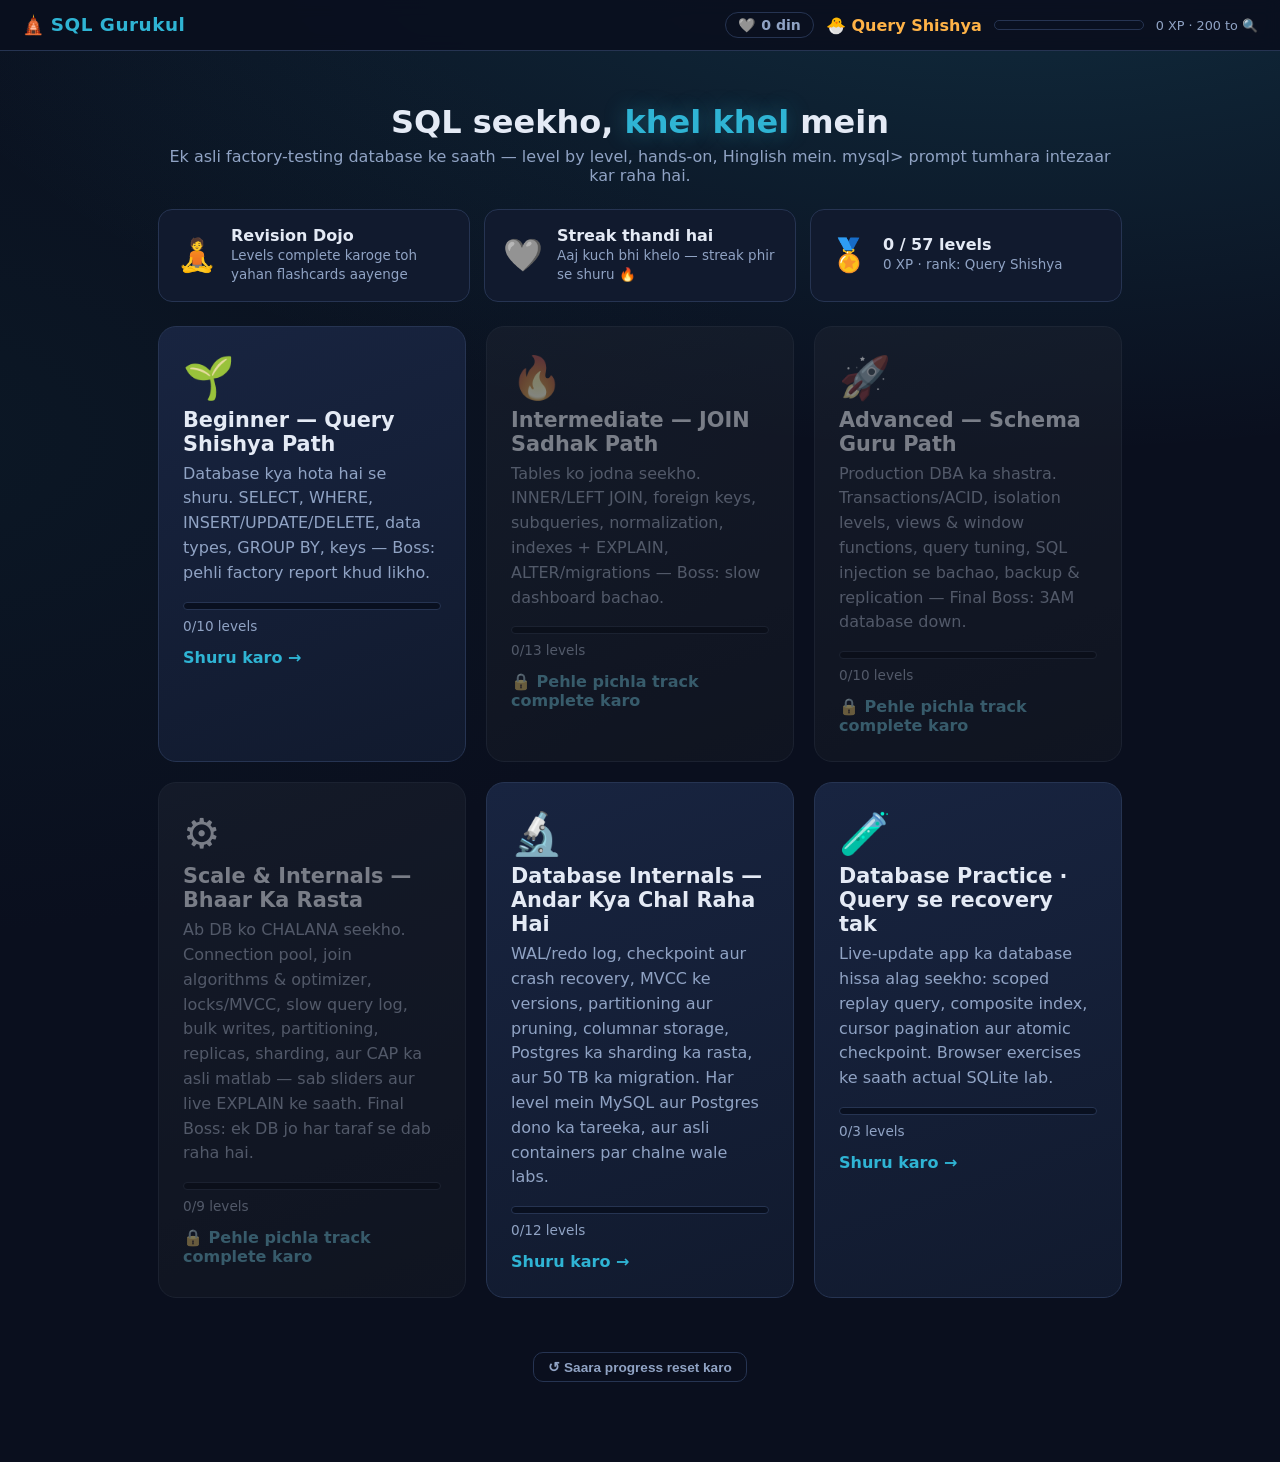
==== commit d5f131c5: "System Design School companion (sds) — snapshot of Codex's uncommitted work, as found Rescued byte-f" ====
--- a/index.html
+++ b/index.html
@@ -33,6 +33,14 @@
   <script src="data-int-trees.js"></script>
   <script src="data-int-advisory.js"></script>
   <!-- Screens (last — boot happens here) -->
+  <script src="data-sds-replay.js"></script>
+  <script src="data-sds-dedup.js"></script>
+  <script src="data-sds-query-cost.js"></script>
+  <script src="data-sds-seat-claim.js"></script>
+  <script src="data-sds-request-replay.js"></script>
+  <script src="data-sds-spatial-query.js"></script>
+  <script src="data-sds-judge.js"></script>
+  <script src="data-sds-method.js"></script>
   <script src="app.js"></script>
 </body>
 </html>
